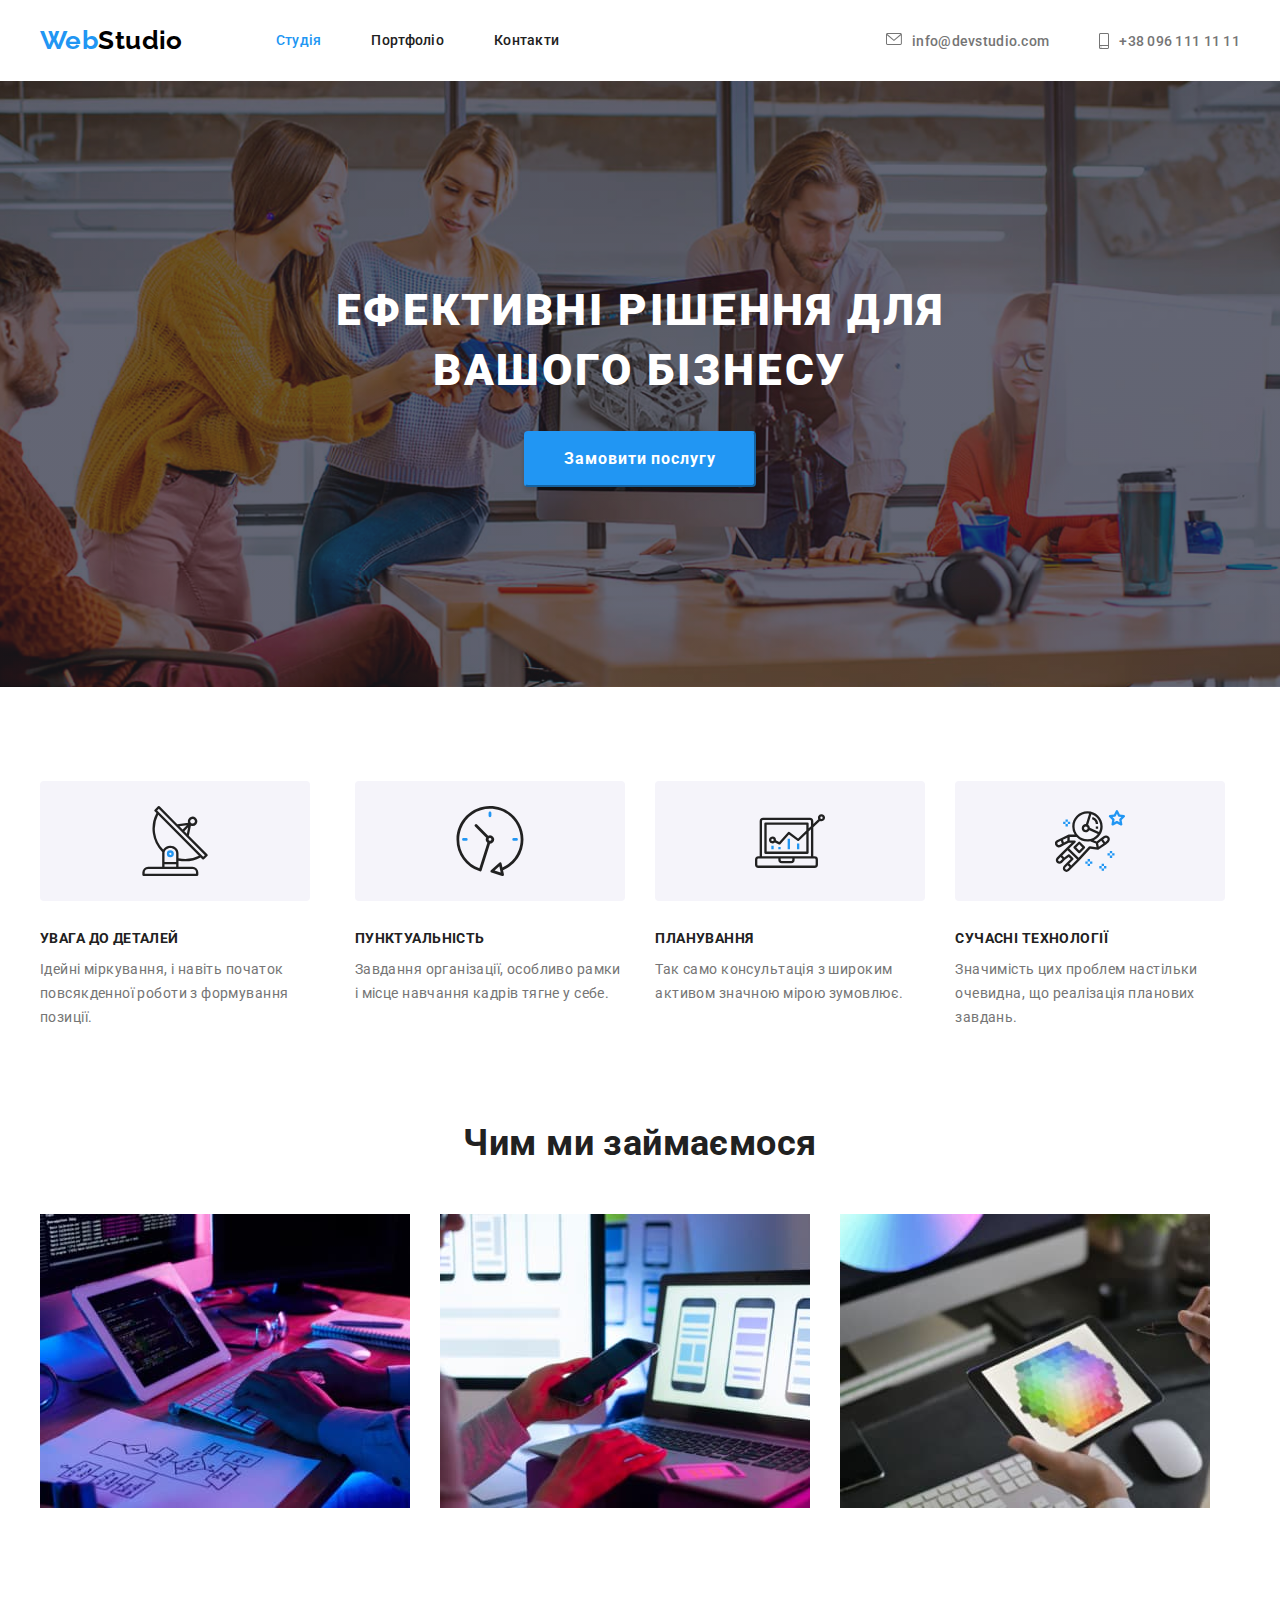
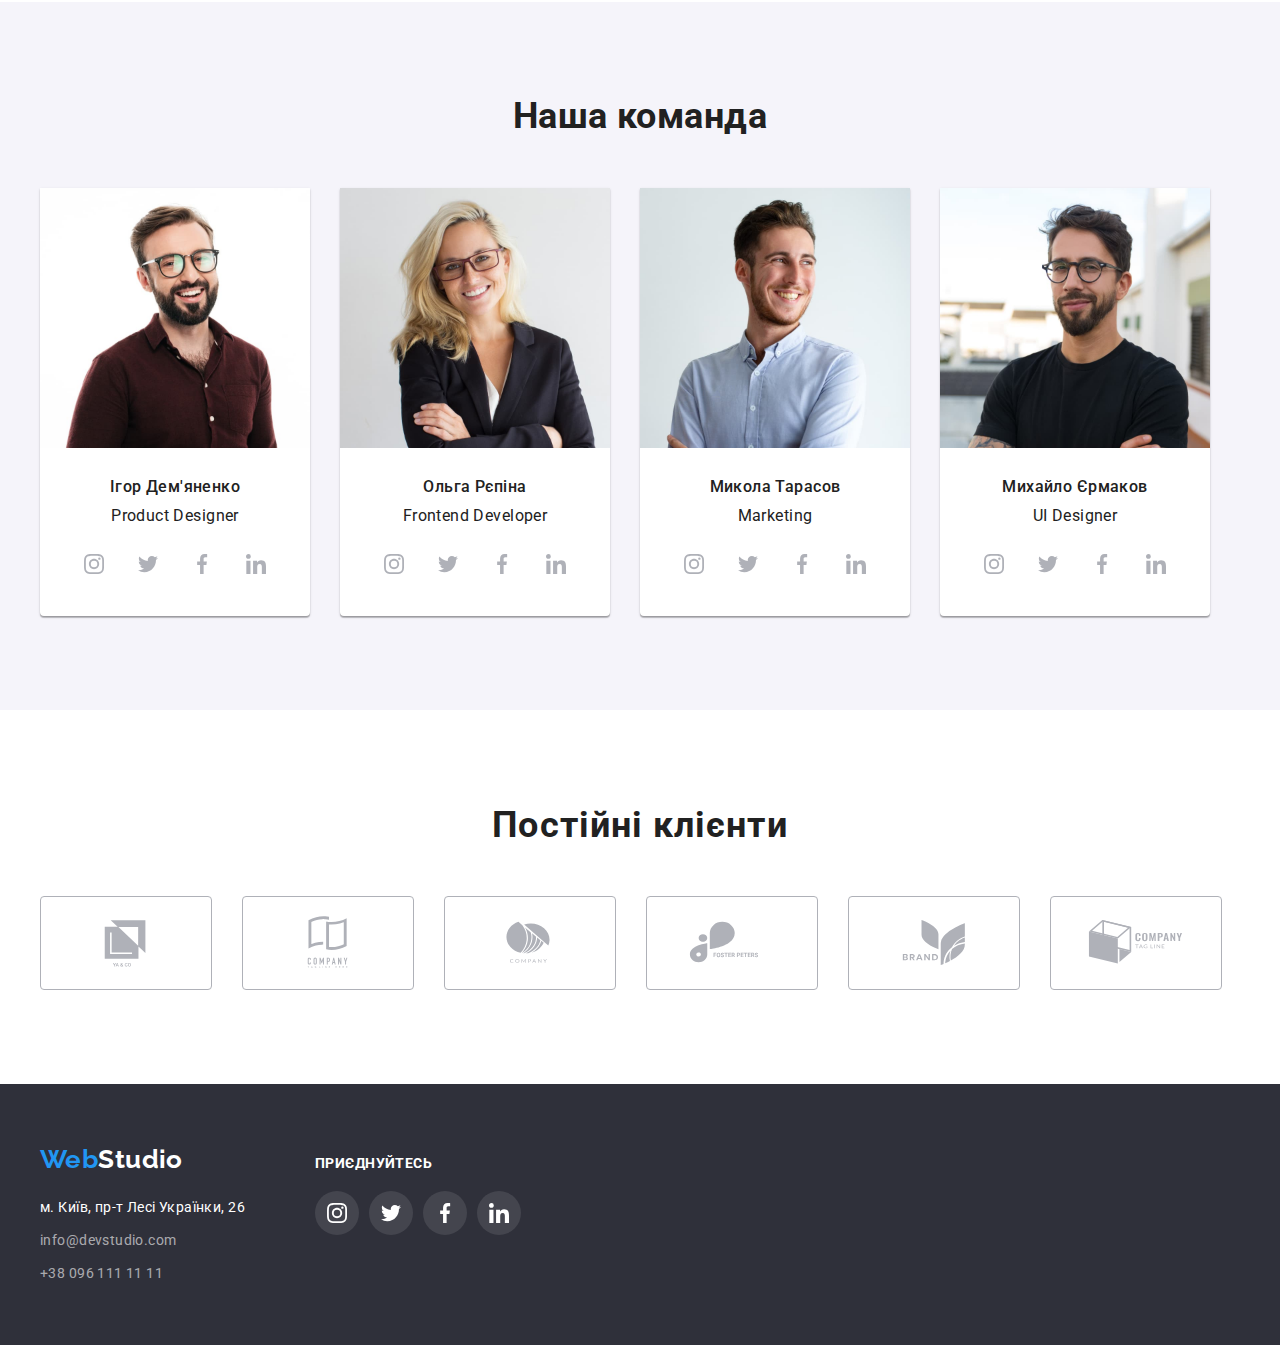
==== index.html @ c53a40cf "0" ====
<!DOCTYPE html>
<html lang="uk">
<head>
    <meta charset="UTF-8">
    <meta http-equiv="X-UA-Compatible" content="IE=edge">
    <meta name="viewport" content="width=device-width, initial-scale=1.0">
    <title>WebStudio</title>
    <link rel="preconnect" href="https://fonts.googleapis.com">
    <link rel="preconnect" href="https://fonts.gstatic.com" crossorigin>
    <link href="https://fonts.googleapis.com/css2?family=Raleway:wght@700&family=Roboto:wght@400;500;700;900&display=swap"
        rel="stylesheet">
    <link rel="stylesheet" href="https://cdn.jsdelivr.net/npm/modern-normalize@1.1.0/modern-normalize.min.css">
    <link rel="stylesheet" href="./css/styles.css">
  </head>

<body>
    <!-- Верх сторінки з активними елементами -->
    <header class="header"> 
        <div class="div-header-content container">
                <a href="#" class="logotipe link"> <span class="header-text-web">Web</span><span class="header-text-studio">Studio</span> </a>
            <nav class="header-nav">
                
                <ul class="header-list list">
                    <li><a href="#" class="header-item link active-link" > Студія </a></li>
                    <li><a href="./portfolio.html" class="header-item link" >Портфоліо</a></li>
                    <li><a href="" class="header-item link" >Контакти</a></li>
                </ul>
            </nav>
            <ul class="header-list-adress list">
                <li>
                    <a href="mailto:info@devstudio.com" class="header-list-adress link">
                    <svg class="icon-mail" width="16" height="12">
                        <use href="./images/icons.svg#icon-mail"></use>
                    </svg>
                    info@devstudio.com
                    </a>
                </li>
                <li><a href="tel:+380961111111" class="header-list-adress link"> 
                    <svg class="icon-tel" width="10" height="16">
                        <use href="./images/icons.svg#icon-tel"></use>
                    </svg>
                    +38 096 111 11 11</a></li>
            </ul>
        </div>
    </header>

    <main>
        <!-- Шапка -->
        
        <section class="cap">
            <div class="div-cap container">
                <h1 class="cap-title">Ефективні рішення для <br>
                    вашого бізнесу</h1>
                <button class="cap-button" type="button"> Замовити послугу</button>
            </div>
        </section>
        
        <!-- Особливості -->
        <section class="features">

            <div class="div-features container">
            
                <h2 class="features-h2">Особливості</h2>

                <ul class="features-list list">
                    <li class="features-list-item">
                        <div class="div-features-icon">
                        <svg class="icon-antenna" width="70" height="70">
                            <use href="./images/icons.svg#icon-antenna"></use>
                        </svg>
                        </div>
                        <h3>УВАГА ДО ДЕТАЛЕЙ</h3>
                        <p> Ідейні міркування, і навіть початок повсякденної роботи з формування позиції.</p></li>
                                        
                    <li class="features-list-item">
                        <div class="div-features-icon">
                            <svg class="icon-clock" width="70" height="70">
                                <use href="./images/icons.svg#icon-clock"></use>
                            </svg>
                        </div>
                        <h3>ПУНКТУАЛЬНІСТЬ</h3>
                        <p> Завдання організації, особливо рамки і місце навчання кадрів тягне у себе.</p></li>
                            
                    <li class="features-list-item">
                        <div class="div-features-icon">
                            <svg class="icon-diagram" width="70" height="70">
                                <use href="./images/icons.svg#icon-diagram"></use>
                            </svg>
                        </div>
                        <h3>ПЛАНУВАННЯ</h3>
                        <p>Так само консультація з широким активом значною мірою зумовлює.</p></li>
                            
                    <li class="features-list-item">
                        <div class="div-features-icon">
                            <svg class="icon-astronaut" width="70" height="70">
                                <use href="./images/icons.svg#icon-astronaut"></use>
                            </svg>
                        </div>
                        <h3>СУЧАСНІ ТЕХНОЛОГІЇ</h3>
                        <p>Значимість цих проблем настільки очевидна, що реалізація планових завдань.</p></li>
                </ul>
            </div>
            </section>

        <!-- Чим ми займаємося -->
        <section class="we-do">
            <div class="div-we-do container">
                <h2 class="we-do-h2">Чим ми займаємося</h2>
                
                <ul class="we-do-list list">
                    <li><img src="./images/box1.jpg" alt="box1" width="370" height="294"></li>
                    <li><img src="./images/box2.jpg" alt="box2" width="370" height="294"></li>
                    <li><img src="./images/box3.jpg" alt="box3" width="370" height="294"></li>
                </ul>    
            </div>
        </section>
        
        <!-- Наша команда -->
        <section class="our-team">
        
            <div class="div-our-team container">
                <h2 class="our-team-h2">Наша команда</h2>
                
                <ul class="our-team-list list"> 
                    <li class="our-team-item">
                        <img src="./images/ProductDesigner.jpg" alt="Ігор Дем'яненко" width="270" height="260">
                        <div class="our-team-info">
                            <h3>Ігор Дем'яненко</h3>
                            <p> Product Designer</p>
                            <ul class="our-team-icon-list list">
                                <li>
                                    <a href="#" class="our-team-icon link">
                                        <svg class="icon-instagram" width="20" height="20">
                                            <use href="./images/icons.svg#icon-instagram"></use>
                                        </svg>
                                    </a>
                                </li>
                                    
                                <li>
                                    <a href="#" class="our-team-icon link">
                                        <svg class="icon-twitter" width="20" height="20">
                                            <use href="./images/icons.svg#icon-twitter"></use>
                                        </svg>
                                    </a>
                                </li>
                                    
                                <li>
                                <a href="#" class="our-team-icon link">
                                        <svg class="icon-facebook" width="20" height="20">
                                            <use href="./images/icons.svg#icon-facebook"></use>
                                        </svg>
                                    </a>
                                </li>
                                
                                <li>
                                <a href="#" class="our-team-icon link">
                                        <svg class="icon-linkedin" width="20" height="20">
                                            <use href="./images/icons.svg#icon-linkedin"></use>
                                        </svg>
                                    </a>
                                </li>
                            </ul> 
                                
                            
                        </div>

                        </li>
                    <li class="our-team-item">
                        <img src="./images/FrontendDeveloper.jpg" alt="Ольга Рєпіна" width="270" height="260">
                        <div class="our-team-info">
                            <h3>Ольга Рєпіна</h3>
                            <p>Frontend Developer</p>
                            <ul class="our-team-icon-list list">
                                <li>
                                    <a href="#" class="our-team-icon link">
                                        <svg class="icon-instagram" width="20" height="20">
                                            <use href="./images/icons.svg#icon-instagram"></use>
                                        </svg>
                                    </a>
                                </li>
                            
                                <li>
                                    <a href="#" class="our-team-icon link">
                                        <svg class="icon-twitter" width="20" height="20">
                                            <use href="./images/icons.svg#icon-twitter"></use>
                                        </svg>
                                    </a>
                                </li>
                            
                                <li>
                                    <a href="#" class="our-team-icon link">
                                        <svg class="icon-facebook" width="20" height="20">
                                            <use href="./images/icons.svg#icon-facebook"></use>
                                        </svg>
                                    </a>
                                </li>
                            
                                <li>
                                    <a href="#" class="our-team-icon link">
                                        <svg class="icon-linkedin" width="20" height="20">
                                            <use href="./images/icons.svg#icon-linkedin"></use>
                                        </svg>
                                    </a>
                                </li>
                            </ul>
                            
                        </div>
                        </li>
                    <li class="our-team-item">
                        <img src="./images/Marketing.jpg" alt="Микола Тарасов" width="270" height="260">
                        <div class="our-team-info">
                            <h3>Микола Тарасов</h3>
                            <p> Marketing</p>
                            <ul class="our-team-icon-list list">
                                <li>
                                    <a href="#" class="our-team-icon link">
                                        <svg class="icon-instagram" width="20" height="20">
                                            <use href="./images/icons.svg#icon-instagram"></use>
                                        </svg>
                                    </a>
                                </li>
                            
                                <li>
                                    <a href="#" class="our-team-icon link">
                                        <svg class="icon-twitter" width="20" height="20">
                                            <use href="./images/icons.svg#icon-twitter"></use>
                                        </svg>
                                    </a>
                                </li>
                            
                                <li>
                                    <a href="#" class="our-team-icon link">
                                        <svg class="icon-facebook" width="20" height="20">
                                            <use href="./images/icons.svg#icon-facebook"></use>
                                        </svg>
                                    </a>
                                </li>
                            
                                <li>
                                    <a href="#" class="our-team-icon link">
                                        <svg class="icon-linkedin" width="20" height="20">
                                            <use href="./images/icons.svg#icon-linkedin"></use>
                                        </svg>
                                    </a>
                                </li>
                            </ul>
                        </div>
                    </li>
                        <li class="our-team-item">
                                           
                        <img src="./images/UIDesigner.jpg" alt="Михайло Єрмаков" width="270" height="260">
                        <div class="our-team-info">
                            <h3>Михайло Єрмаков</h3>
                            <p>UI Designer</p>
                            <ul class="our-team-icon-list list">
                                <li>
                                    <a href="#" class="our-team-icon link">
                                        <svg class="icon-instagram" width="20" height="20">
                                            <use href="./images/icons.svg#icon-instagram"></use>
                                        </svg>
                                    </a>
                                </li>
                            
                                <li>
                                    <a href="#" class="our-team-icon link">
                                        <svg class="icon-twitter" width="20" height="20">
                                            <use href="./images/icons.svg#icon-twitter"></use>
                                        </svg>
                                    </a>
                                </li>
                            
                                <li>
                                    <a href="#" class="our-team-icon link">
                                        <svg class="icon-facebook" width="20" height="20">
                                            <use href="./images/icons.svg#icon-facebook"></use>
                                        </svg>
                                    </a>
                                </li>
                            
                                <li>
                                    <a href="#" class="our-team-icon link">
                                        <svg class="icon-linkedin" width="20" height="20">
                                            <use href="./images/icons.svg#icon-linkedin"></use>
                                        </svg>
                                    </a>
                                </li>
                            </ul>
                        </div>

                        </li>
                        
                        
                </ul>
            </div>
        </section>

        <!-- Regular customers Постійні клієнти -->

        <section class="regular-customers">
        
            <div class="div-regular-customers container">
                
                <h2 class="regular-customers-h2">Постійні клієнти</h2>
                
                <ul class="regular-customers-list list">
                    <li>
                        <a class="regular-customers-icon" href="">
                                                            
                                <svg class="icon-logo" width="106" height="60">
                                    <use href="./images/icons.svg#icon-logo"></use>
                                </svg>
                                
                        </a></li>
                    <li>
                        <a class="regular-customers-icon" href="">
                            
                            
                                <svg class="icon-logo-1" width="106" height="60">
                                    <use href="./images/icons.svg#icon-logo-1"></use>
                                </svg>
                            
                        </a></li>
                    <li>
                        <a class="regular-customers-icon" href="">
                            
                                <svg class="icon-logo-2" width="106" height="60">
                                    <use href="./images/icons.svg#icon-logo-2"></use>
                                </svg>
                            
                        </a></li>
                    <li>
                        <a class="regular-customers-icon" href="">
                            
                                <svg class="icon-logo-3" width="106" height="60">
                                    <use href="./images/icons.svg#icon-logo-3"></use>
                                </svg>
                            
                        </a></li>
                    <li>
                        <a class="regular-customers-icon" href="">
                            
                                <svg class="icon-logo-4" width="106" height="60">
                                    <use href="./images/icons.svg#icon-logo-4"></use>
                                </svg>
                            
                        </a></li>
                    <li>
                        <a class="regular-customers-icon" href="">
                            
                                <svg class="icon-logo-5" width="106" height="60">
                                    <use href="./images/icons.svg#icon-logo-5"></use>
                                </svg>
                            
                        </a></li>
                </ul>
                
                
        
                
        
        
                
            </div>
        </section>
    </main>

    <footer class="footer">

        <div class="div-footer container">
                <div class="footer-left">
                <a class="footer-logotipe link" href="#"><span class="footer-text-web">Web</span><span class="footer-text-studio">Studio</span></a>
                <address class="footer-adress">
                    <ul class="footer-adres-list list">
                        <li><a class="footer-adres-item link" href="https://goo.gl/maps/Fz6GeaeqfLtcT4g48" target="_blank" rel="noopener norefferer nofollov">м. Київ, пр-т Лесі Українки, 26</a></li>
                        <li><a class="footer-item link" href="mailto:info@devstudio.com">info@devstudio.com</a></li>
                        <li><a class="footer-item link"href="tel:+380961111111">+38 096 111 11 11</a></li>
                    </ul>
                </address>
                </div>
                <div class="footer-right">
                    <p class="footer-p">
                        приєднуйтесь
                    </p>
                    <div class="div-footer-icon">
                        <a href=# class="footer-icon link">
                            <svg class="icon-instagram" width="20" height="20">
                                <use href="./images/icons.svg#icon-instagram"></use>
                            </svg>
                        </a>
                        <a href=# class="footer-icon link">
                            <svg class="icon-twitter" width="20" height="20">
                                <use href="./images/icons.svg#icon-twitter"></use>
                            </svg>
                        </a>
                        <a href=# class="footer-icon link">
                            <svg class="icon-facebook" width="20" height="20">
                                <use href="./images/icons.svg#icon-facebook"></use>
                            </svg>
                        </a>
                        <a href=# class="footer-icon link">
                            <svg class="icon-linkedin" width="20" height="20">
                                <use href="./images/icons.svg#icon-linkedin"></use>
                            </svg>
                        </a>
                    </div>
                </div>
        </div>
    </footer>
</body>
</html>
---- css/styles.css ----
/* general styses */

/* html {box-sizing: border-box;} */

*,
*::before,
*::after
{box-sizing: inherit;}



:root {
    --second-font: 'Raleway', sans-serif;
    --color-body: #212121;
    --color-body-second: #757575;
    --accent-color: #2196F3;
}

body {
    font-family: 'Roboto', sans-serif;
    font-size: 14px;
    letter-spacing: 0.03em;
    color: var(--color-body);
    /* outline: 2px solid tomato; */
}

/* Reset */

h1,h2,h3,h4,h5,h6,p {margin: 0;}


.link { 
text-decoration: none; 
color: var(--color-body);
}


.list {
    list-style: none;
    margin: 0px;
    padding: 0px;
}

img {display: block;}

/* Reset end  */

.container {width: 1200px;
    padding-left: 15px;
    padding-right: 15px;
    margin-left: auto;
    margin-right: auto;}

section {
    padding-top: 94px;
    padding-bottom: 94px;
}

/* body styles */
/* header styses */

.header {
    padding-top: 25px;
    padding-bottom: 25px;
}

.div-header-content {
    display: flex;
    
    align-items: center;
   
}

.logotipe {
    display: flex;
    margin-right: 93px;
    
    font-family: var(--second-font);
    font-weight: 700;
    font-size: 26px;
    line-height: calc(31/26);
    
    
    }

.header-nav {
    display: flex;
    
    align-items: center;
}

.header-list {
    display: flex;
    
    
    font-weight: 500;
    line-height: 1.14;
    letter-spacing: 0.02em;
    color: var(--color-body);
        
        }

.header-list >li:not(:last-child) {margin-right: 50px;}

.header-text-web {color: #2196F3;}
.header-text-studio {color: #000000;}

.header-item:hover, .header-item:focus, .header-item:active {color: #2196F3;}

.header-list-adress  {
    display: flex;
    margin-left: auto;

    color: var(--color-body-second);
    font-weight: 500;
    font-size: 14px;
    line-height: calc(16/14);
    letter-spacing: 0.02em;
    
    }

.header-list-adress >li:not(:last-child) {margin-right: 50px;}

.header-list-adress:hover, .header-list-adress:focus, .header-list-adress:active {color: #2196F3;}

.active-link {color: #2196F3;}

.icon-mail {
    display: flex;
    margin-right: 10px;
    fill: currentColor;
    align-items: center;
    justify-content: center;
    
}
.icon-mail:hover,.icon-mail:focus,.icon-mail:active {color: #2196F3;}

.icon-tel {
    display: flex;
    margin-right: 10px;
    fill: currentColor;
    align-items: center;
    justify-content: center;

}

.icon-tel:hover,.icon-tel:focus,.icon-tel:active {color: #2196F3;}

/* main styles */

.cap {
    background: #C4C4C4;
    background-image: linear-gradient(rgba(47, 48, 58, 0.4), rgba(47, 48, 58, 0.4)), url(../images/Bg-hero.png);
    background-repeat: no-repeat;
    background-position: center;
    background-size: cover;
    padding-top: 200px;
    padding-bottom: 200px;
    margin-left: auto;
    margin-right: auto;
    max-width: 1600px;
    
}

.div-cap {
        
    margin-left: auto;
    margin-right: auto;
   

    text-align: center;
}

.cap-title {
    display: inline-block;
    margin-bottom: 30px;
    
    
    font-weight: 900;
    font-size: 44px;
    line-height: 1.36;
    letter-spacing: 0.06em;
    text-transform: uppercase;
    color: #FFFFFF;
    
    
    }

.cap-button {
    display: flex;
    width: 216px;
    height: 50px;
    align-items: center;
    justify-content:center;
    margin-right: auto;
    margin-left: auto;

    font-weight: 700;
    font-size: 16px;
    line-height: 1.87;
    
    letter-spacing: 0.06em;
    font-family: inherit;
    color: #FFFFFF;
    background: #2196F3;
    box-shadow: 0px 4px 4px rgba(0, 0, 0, 0.15);
    border-radius: 4px;
    border-color: #2196F4;
    cursor: pointer;
    }

.cap-button:hover, .cap-button:focus, .cap-button:active {background: #188CE8;}
/* styles features */

.div-features {
    
    
   
}

.features-list {
    display: flex;
    gap: 30px;
    justify-content:center;
}

.features-list-item {
    flex-basis: calc((100%-90px)/4);
}
    
    
    .features-list h3{
    margin-top: 0px;
    margin-bottom: 10px;
    
    font-weight: 700;
    line-height: 1.14;
    font-size: 14px;
    text-transform: uppercase;}

.features-list p {font-family: 'Roboto';
    font-style: normal;
    font-weight: 400;
    line-height: 24px;
   
    color: var(--color-body-second);}

.div-features-icon {
    display: flex;  
    margin-bottom: 30px;
    width: 270px;
    height: 120px;
    align-items: center;
    justify-content: center;
    
    background: #F5F4FA;
    border-radius: 4px;
    
}

.icon-antenna {
    display: flex;
    
    fill: currentColor;
   }

.icon-clock{
        display: flex;

        fill: currentColor;
    }

.icon-diagram{
        display: flex;

        fill: currentColor;
    }




/* styles we-do */

.we-do {padding-top: 0;}

.div-we-do {
    
    
}

.we-do-h2 {
    font-weight: 700;
    font-size: 36px;
    line-height: 1.16;
    text-align: center;
    margin-bottom: 50px;
}

.we-do-list {
    display: flex;

}

.we-do-list > li:not(:last-child) {margin-right: 30px;}

/* styses Our-team */

.our-team {
    background: #F5F4FA;
    max-width: 1600px;
    /* height: 708px; */
    margin-right: auto;
    margin-left: auto;
}

.div-our-team {
   
    
}

.our-team-list {
    display: flex;
}

.our-team-list >li:not(:last-child) {
    margin-right: 30px;
}

.our-team-item {
    background: #FFFFFF;
    box-shadow: 0px 1px 3px rgba(0, 0, 0, 0.12), 0px 1px 1px rgba(0, 0, 0, 0.14), 0px 2px 1px rgba(0, 0, 0, 0.2);
    border-radius: 0px 0px 4px 4px;
}

.our-team-info {
    padding-top: 30px;
    padding-bottom: 30px;
    padding-left: auto;
    padding-right: auto;;
    
}

.our-team-h2 {
    margin-bottom: 50px;
    font-weight: 700;
    font-size: 36px;
    line-height: 1.16;
    text-align: center;
    }

.our-team h3 {
    margin-bottom: 10px;
    font-weight: 500;
    font-size: 16px;
    line-height: 1.18;
    text-align: center;
    }

.our-team p {
    font-size: 16px;
    line-height: 1.18;
    text-align: center;
    }

.our-team-icon-list {
    display: flex;
    justify-content: center;
    gap: 10px;
    margin-top: 16px;
}

.our-team-icon {
    width: 44px;
    height: 44px;
    
    display: flex;
    justify-content: center;
    align-items: center;
    color: #AFB1B8;
    border-radius: 50%; 
}

.icon-instagram, .icon-twitter, .icon-facebook, .icon-linkedin{
    fill: currentColor;
    }

.our-team-icon:hover, .our-team-icon:focus, .our-team-icon:active {background: #2196F3}
.our-team-icon:hover,.our-team-icon:focus,.our-team-icon:active {color: #FFFFFF;}

/* Regular customers Постійні клієнти */


.regular-customers-list {
    display: flex;
    gap: 30px;

}

.regular-customers-icon {
    display: flex;
    justify-content: center;
    align-items: center;
    width: 170px;
    height: 92px;
    
    color: #AFB1B8;
    border: 1px solid #AFB1B8;
    border-radius: 4px;
}

.icon-logo, .icon-logo-1, .icon-logo-2, .icon-logo-3, .icon-logo-4, .icon-logo-5 {
    fill: currentColor;
}

.regular-customers-icon:hover,.regular-customers-icon:focus,.regular-customers-icon:active {border-color: #2196F3; color: #2196F3;}


.regular-customers-h2 {
    margin-bottom: 50px;    
    
    font-weight: 700;
        font-size: 36px;
        line-height: 42px;
        text-align: center;
        letter-spacing: 0.03em;
        color: #212121;
}




/* styles footer */

.footer {
    background: #2F303A;
    padding-top: 60px;
    padding-bottom: 60px;
    max-width: 1600px;
    margin-right: auto;
    margin-left: auto;
}

.div-footer{
    display: flex;
    gap: 70px;
    align-items: baseline;
}

.footer-p {
     margin-bottom: 20px;
    
    font-weight: 700;
        font-size: 14px;
        line-height: calc(16/14);
        letter-spacing: 0.03em;
        text-transform: uppercase;
    
        color: #FFFFFF;
}

.footer-text-web {
    color: #2196F3;}

.footer-text-studio {
    color: #FFFFFF;}

.footer-logotipe {
    display: inline-block;
    margin-bottom: 20px;
    
    font-family: var(--second-font);
    font-weight: 700;
    font-size: 26px;
    line-height: 1.19;
    
    color: #2196F3;}

.footer-adress {font-style: normal;}

.footer-adres-list >li:not(:last-child) {
    padding-bottom: 9px;
}

.footer-adres-item {
        font-size: 14px;
        line-height: calc(24/14);
        letter-spacing: 0.03em;
        color: #FFFFFF;}

.footer-item {
        font-size: 14px;
        line-height: 24px;
        letter-spacing: 0.03em;
        color: rgba(255, 255, 255, 0.6);}

.footer-item:hover, .footer-item:focus, .footer-item:active {color: #2196F3;}
.footer-adres-item:hover, .footer-adres-item:focus, .footer-adres-item:active {color: #2196F3;}
    
.div-footer-icon {
    display: flex;
    justify-content: center;
    gap: 10px;
    margin-top: 20px;
    
}

.footer-icon {
    width: 44px;
    height: 44px;

    display: flex;
    justify-content: center;
    align-items: center;
    color: #FFFFFF;
    background: rgba(255, 255, 255, 0.1);
    border-radius: 50%;
}

.footer-icon:hover,.footer-icon:focus,.footer-icon:active {background: #2196F3;}

/* STYSES FOR PORTFOLIO.HTML*/

    /* main styles */

    .visually-hidden, .features-h2 {
        position: absolute;
            width: 1px;
            height: 1px;
            margin: -1px;
            border: 0;
            padding: 0;
        
            white-space: nowrap;
            clip-path: inset(100%);
            clip: rect(0 0 0 0);
            overflow: hidden;
    }

.header-portfolio {
    border: 1px solid #ECECEC;
}

.div-portfolio {
    
}

.filters-list {
    display: flex;
    justify-content: center;
    margin-bottom: 34px;
}

.filters-list >li:not(:last-child) {margin-right: 8px;}

.button-all {
    padding-top: 6px;
    padding-bottom: 6px;
    padding-right: 25px;
    padding-left: 25px;
    border: none;
    
    background: #F5F4FA;
    
    border-radius: 4px;
        font-weight: 500;
        font-size: 16px;
        line-height: 1.5;
        text-align: center;
        font-family:inherit;
        cursor: pointer;}

.filters-button {
    padding-top: 6px;
    padding-bottom: 6px;
    padding-right: 22px;
    padding-left: 22px;
    border: none;

    background: #F5F4FA;
    border-radius: 4px;
    font-weight: 500;
    font-size: 16px;
    line-height: 26px;
    text-align: center;
    
    font-family: inherit;
    cursor: pointer;}

    .button-all:hover, .button-all:focus, .button-all:active {background: #2196F3; color: #F5F4FA; 
        box-shadow: 0px 3px 1px rgba(0, 0, 0, 0.1), 0px 1px 2px rgba(0, 0, 0, 0.08), 0px 2px 2px rgba(0, 0, 0, 0.12);}
    .filters-button:hover, .filters-button:focus, .filters-button:active {background: #2196F3; color: #F5F4FA; 
        box-shadow: 0px 3px 1px rgba(0, 0, 0, 0.1), 0px 1px 2px rgba(0, 0, 0, 0.08), 0px 2px 2px rgba(0, 0, 0, 0.12);}

    /* styles portfolio list */

.portfolio-list {
    display: flex;
    flex-wrap: wrap;
    gap: 30px;
}

.portfolio-list >a:not(:last-child) {margin-right: 30px; margin-bottom: 30px;}

.portfolio-info {
    padding-top: 20px;
    padding-right: 24px;
    padding-bottom: 20px;
    padding-left: 24px;
    
    
    border-right: 1px solid #EEEEEE;
    border-bottom: 1px solid #EEEEEE;
    border-left: 1px solid #EEEEEE;
}

.portfolio-list h2 {
    margin-bottom: 4px;
        font-weight: 700;
        font-size: 18px;
        line-height: 2.0;
        letter-spacing: 0.06em;
        color: var(--color-body);
}

.portfolio-list p {
        font-size: 16px;
        line-height: 1.87;
        color: var(--color-body-second);
}

.portfolio-link:hover {
    box-shadow: 0px 1px 1px rgba(0, 0, 0, 0.12), 0px 4px 4px rgba(0, 0, 0, 0.06), 1px 4px 6px rgba(0, 0, 0, 0.16);
}
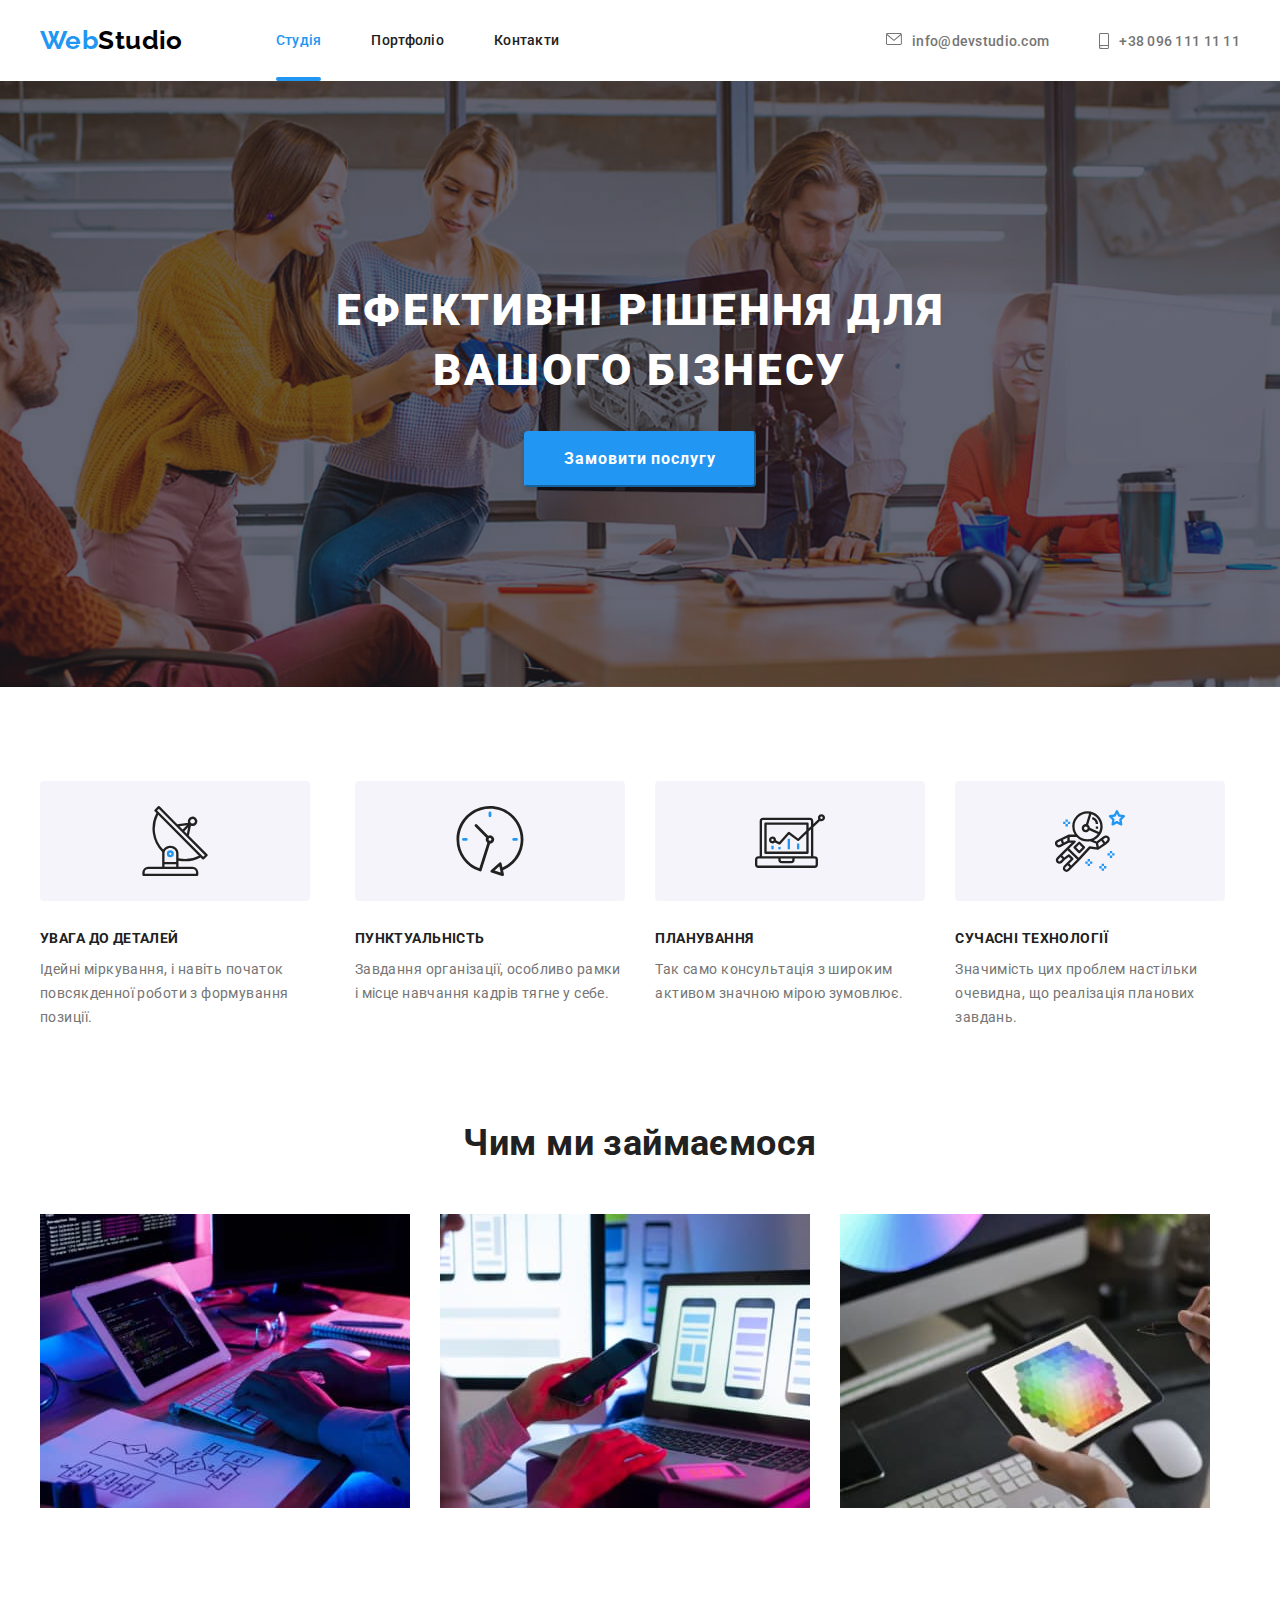
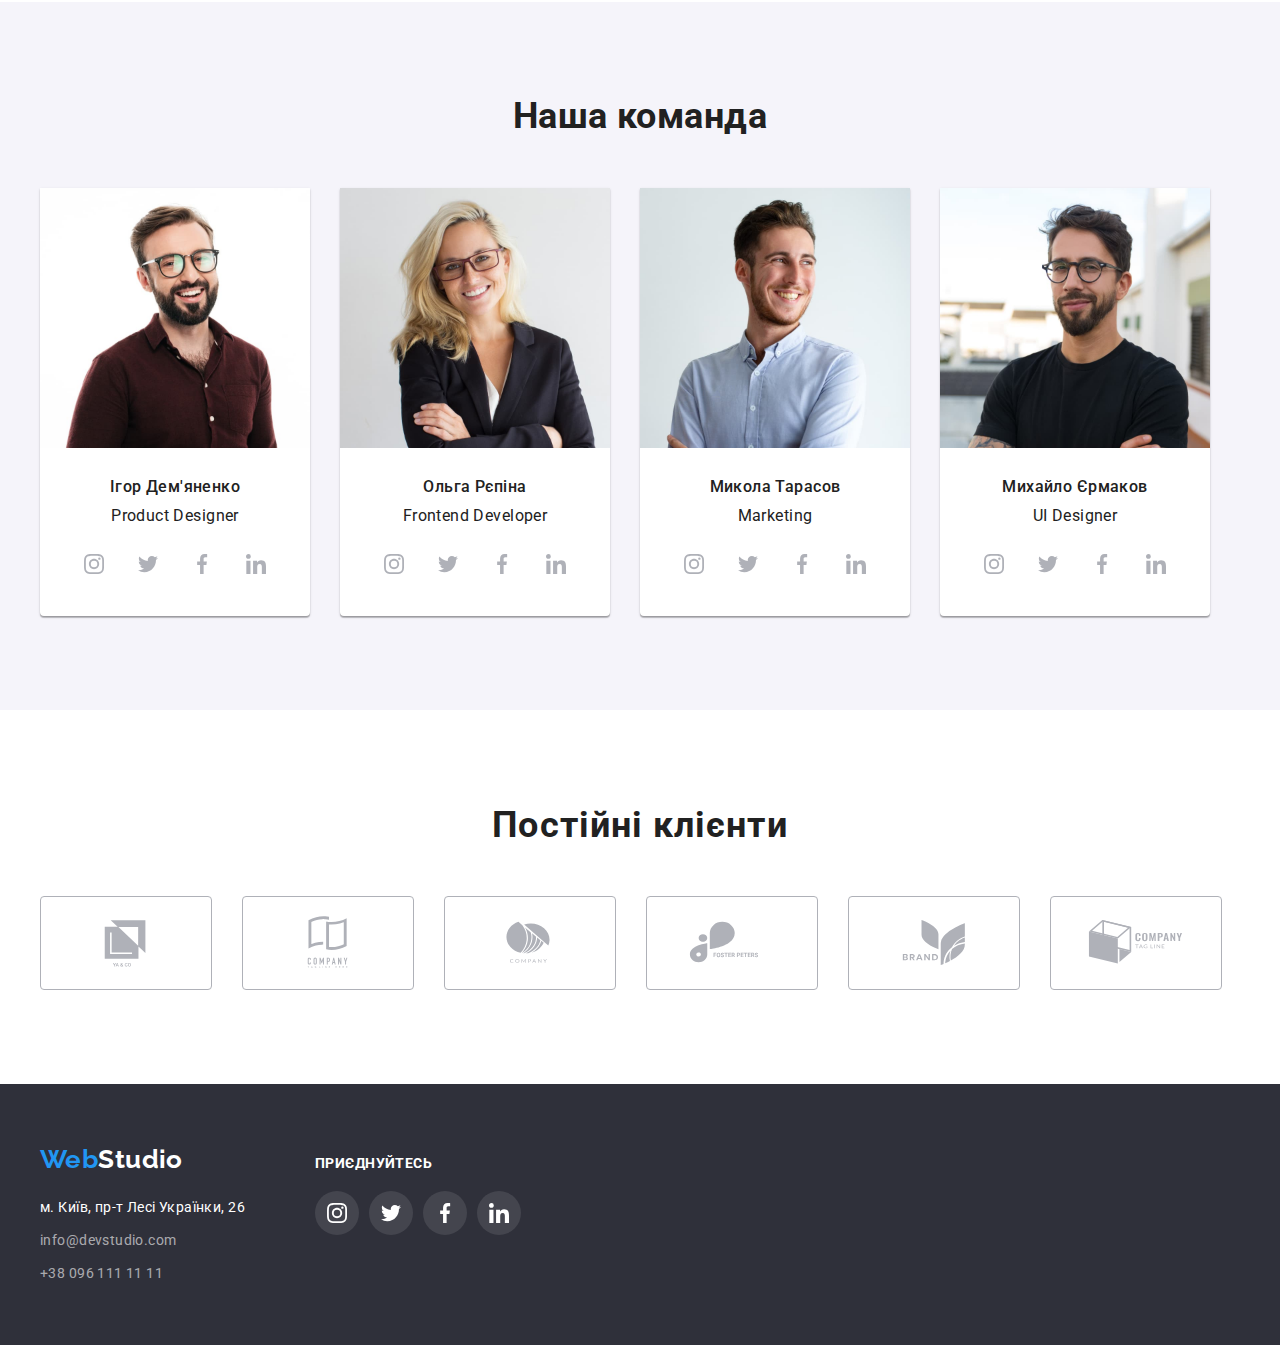
==== commit db886730: "Хедер - елементи афтер" ====
--- a/index.html
+++ b/index.html
@@ -21,9 +21,9 @@
             <nav class="header-nav">
                 
                 <ul class="header-list list">
-                    <li><a href="#" class="header-item link active-link" > Студія </a></li>
-                    <li><a href="./portfolio.html" class="header-item link" >Портфоліо</a></li>
-                    <li><a href="" class="header-item link" >Контакти</a></li>
+                    <li class="header-item-after"><a href="#" class="header-item link active-link" > Студія </a></li>
+                    <li class="header-item-after"><a href="./portfolio.html" class="header-item link" >Портфоліо</a></li>
+                    <li class="header-item-after"><a href="" class="header-item link" >Контакти</a></li>
                 </ul>
             </nav>
             <ul class="header-list-adress list">
--- a/css/styles.css
+++ b/css/styles.css
@@ -105,7 +105,14 @@
 .header-text-web {color: #2196F3;}
 .header-text-studio {color: #000000;}
 
-.header-item:hover, .header-item:focus, .header-item:active {color: #2196F3;}
+.header-item:hover, .header-item:focus {color: #2196F3; transition: cubic-bezier(0.4, 0, 0.2, 1);}
+
+
+.header-item-after {
+    position: relative;
+    
+}
+
 
 .header-list-adress  {
     display: flex;
@@ -124,6 +131,19 @@
 .header-list-adress:hover, .header-list-adress:focus, .header-list-adress:active {color: #2196F3;}
 
 .active-link {color: #2196F3;}
+
+.active-link::after {
+    display: inline-block;
+    content: "";
+    position: absolute;
+    top: 44px;
+    left: 0%;
+    width: 100%;
+    height: 4px;
+    opacity: 1;
+    background: #2196F3;
+    border-radius: 2px;
+    }
 
 .icon-mail {
     display: flex;
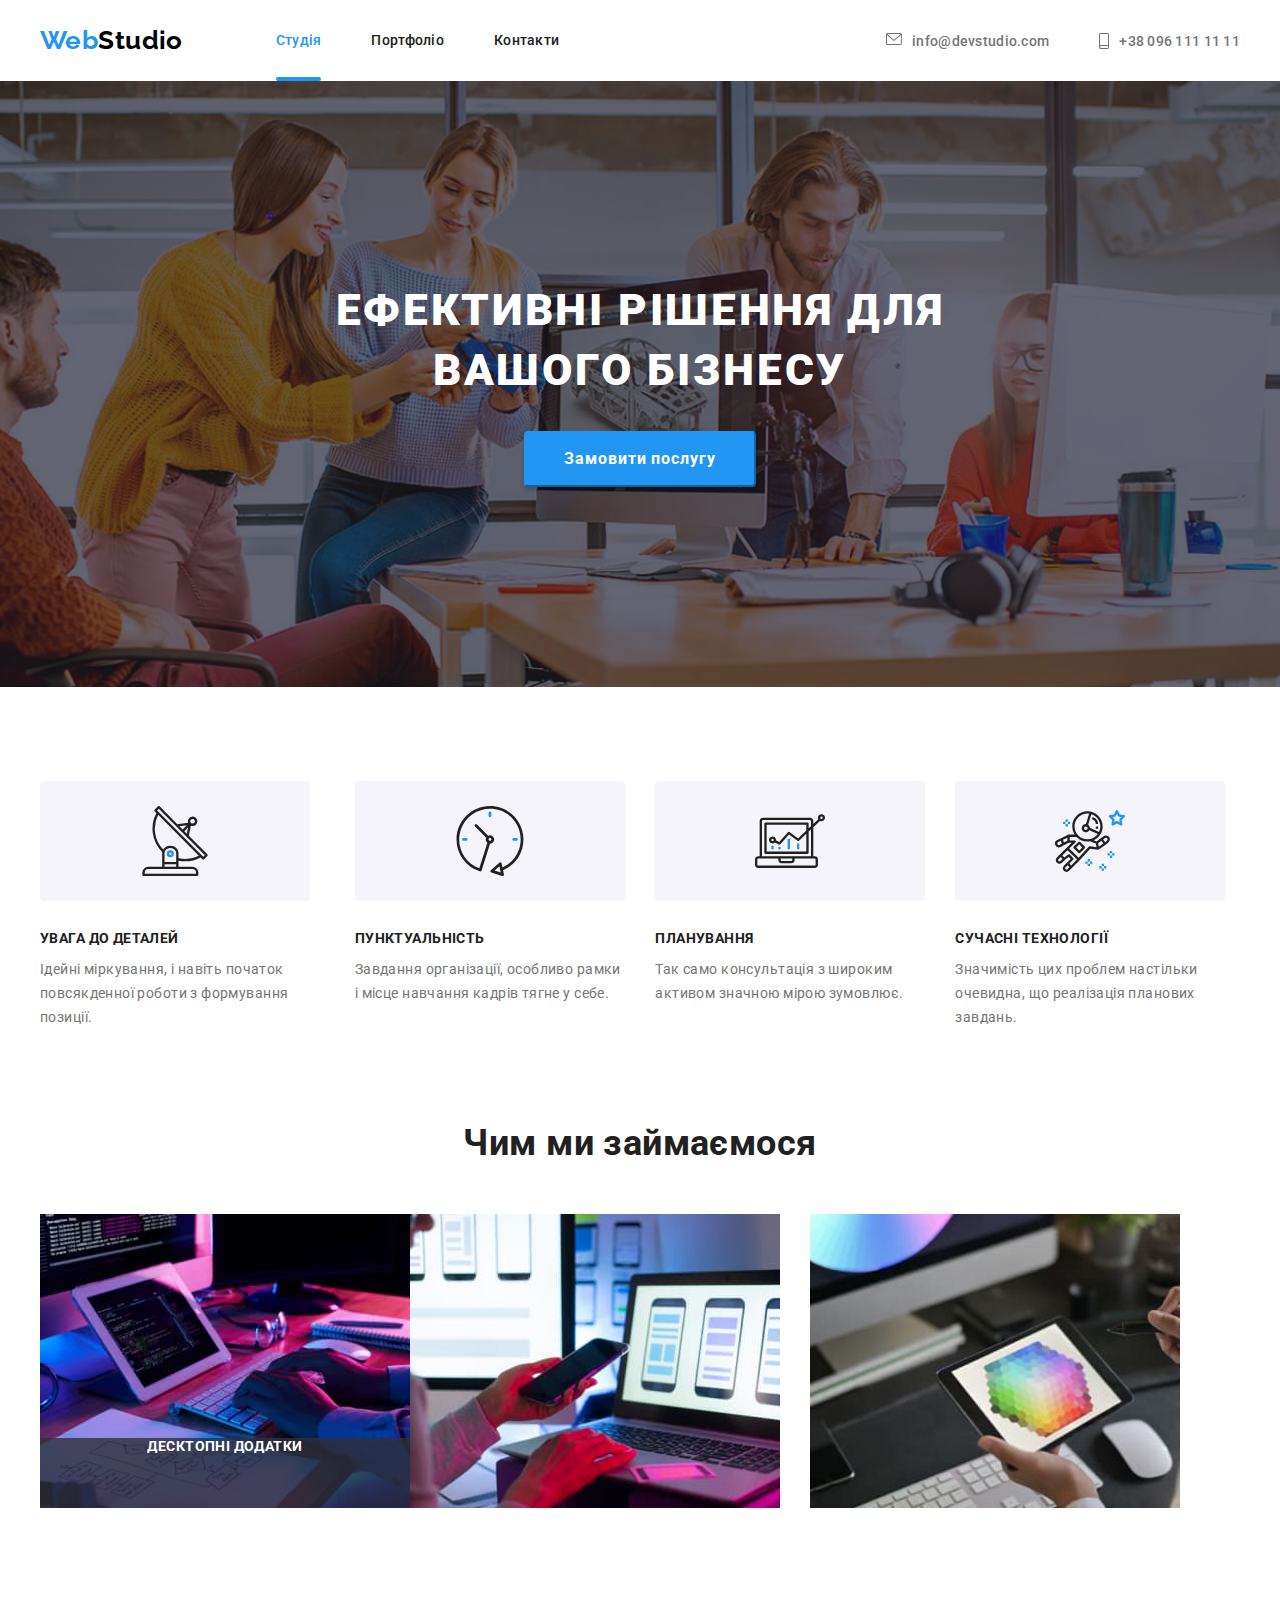
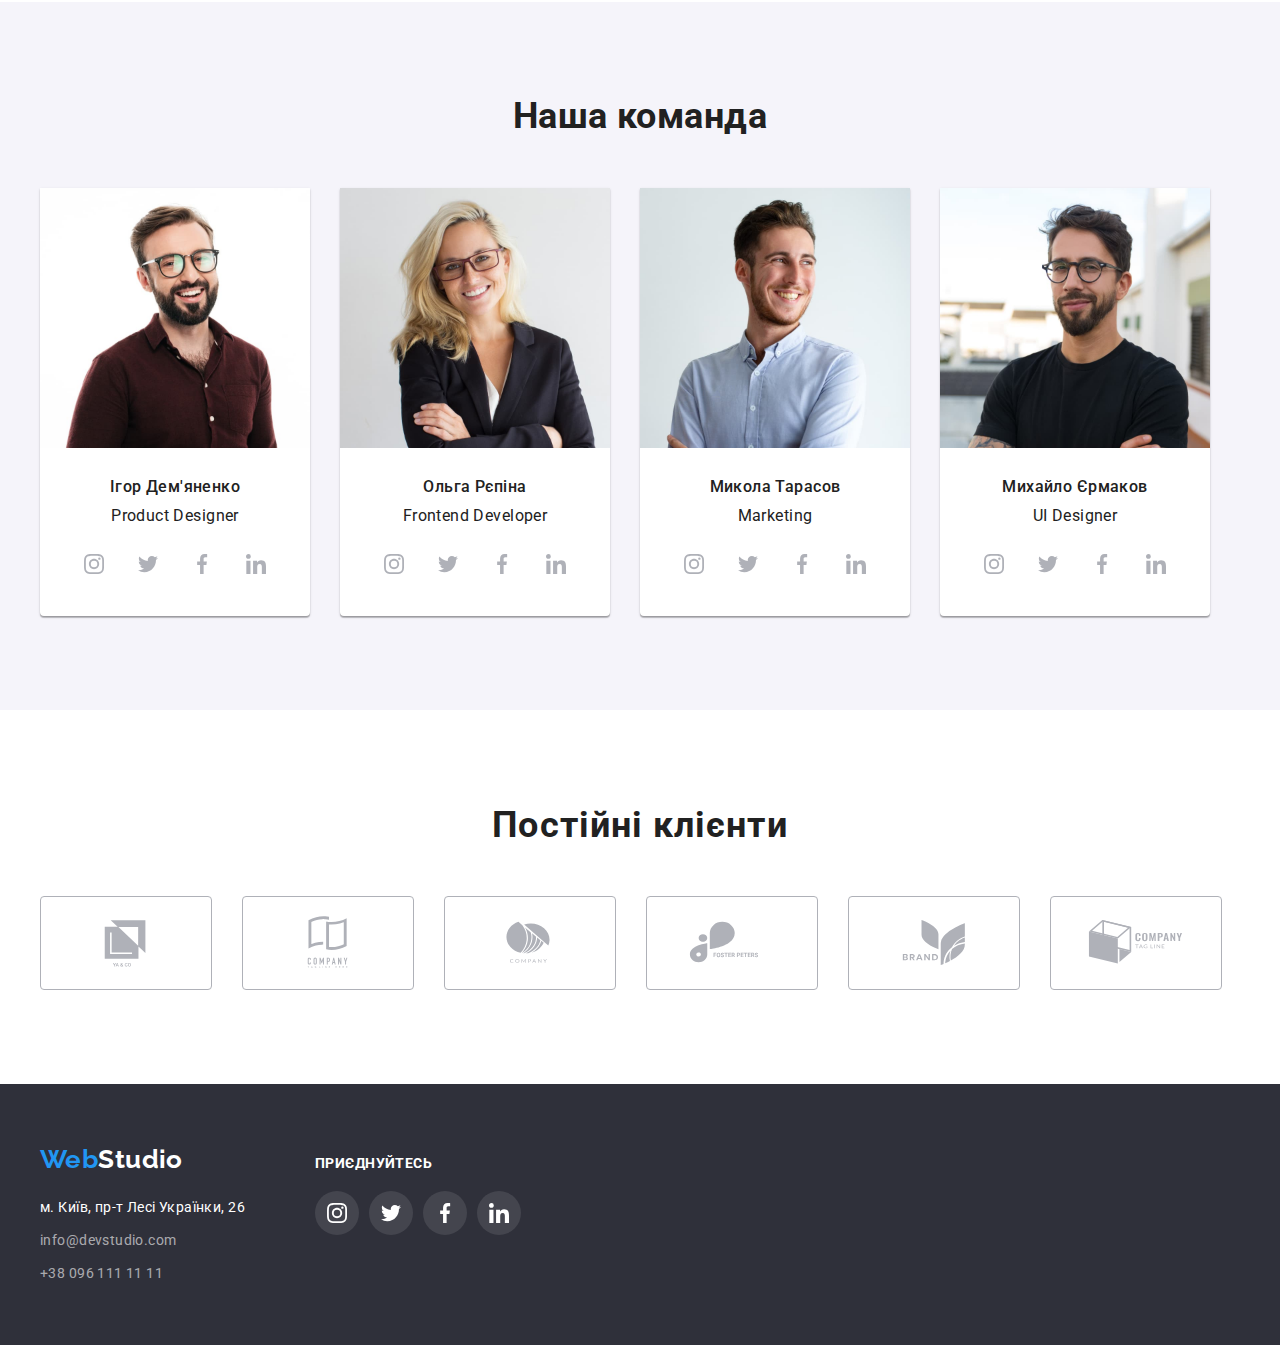
==== commit 7ca441b9: "3" ====
--- a/index.html
+++ b/index.html
@@ -108,7 +108,13 @@
                 <h2 class="we-do-h2">Чим ми займаємося</h2>
                 
                 <ul class="we-do-list list">
-                    <li><img src="./images/box1.jpg" alt="box1" width="370" height="294"></li>
+                    <div class="we-do-img">
+                    <li ><img src="./images/box1.jpg" alt="box1" width="370" height="294">
+                    <p class="we-do-p">
+                        Десктопні додатки
+                    </p>
+                    </li>
+                    </div>
                     <li><img src="./images/box2.jpg" alt="box2" width="370" height="294"></li>
                     <li><img src="./images/box3.jpg" alt="box3" width="370" height="294"></li>
                 </ul>    
--- a/css/styles.css
+++ b/css/styles.css
@@ -153,7 +153,7 @@
     justify-content: center;
     
 }
-.icon-mail:hover,.icon-mail:focus,.icon-mail:active {color: #2196F3;}
+.icon-mail:hover,.icon-mail:focus,.icon-mail:active {color: #2196F3; transition: cubic-bezier(0.4, 0, 0.2, 1);}
 
 .icon-tel {
     display: flex;
@@ -229,7 +229,7 @@
     cursor: pointer;
     }
 
-.cap-button:hover, .cap-button:focus, .cap-button:active {background: #188CE8;}
+.cap-button:hover, .cap-button:focus, .cap-button:active {background: #188CE8; transition: cubic-bezier(0.4, 0, 0.2, 1);}
 /* styles features */
 
 .div-features {
@@ -323,6 +323,28 @@
 
 .we-do-list > li:not(:last-child) {margin-right: 30px;}
 
+.we-do-img {
+    position: relative;
+}
+
+.we-do-p {
+    position: absolute;
+    display: inline-block;
+    left: 0;
+    bottom: 0;
+    width: 100%;
+    height: 70px;
+    background: rgba(47, 48, 58, 0.8);
+    font-weight: 700;
+    font-size: 14px;
+    line-height: calc(16/14);
+    text-align: center;
+    letter-spacing: 0.03em;
+    text-transform: uppercase;
+    color: #FFFFFF;
+    
+}
+
 /* styses Our-team */
 
 .our-team {
@@ -404,8 +426,8 @@
     fill: currentColor;
     }
 
-.our-team-icon:hover, .our-team-icon:focus, .our-team-icon:active {background: #2196F3}
-.our-team-icon:hover,.our-team-icon:focus,.our-team-icon:active {color: #FFFFFF;}
+.our-team-icon:hover, .our-team-icon:focus, .our-team-icon:active {background: #2196F3; transition: cubic-bezier(0.4, 0, 0.2, 1);}
+.our-team-icon:hover,.our-team-icon:focus,.our-team-icon:active {color: #FFFFFF; transition: cubic-bezier(0.4, 0, 0.2, 1);}
 
 /* Regular customers Постійні клієнти */
 
@@ -432,7 +454,7 @@
     fill: currentColor;
 }
 
-.regular-customers-icon:hover,.regular-customers-icon:focus,.regular-customers-icon:active {border-color: #2196F3; color: #2196F3;}
+.regular-customers-icon:hover,.regular-customers-icon:focus,.regular-customers-icon:active {border-color: #2196F3; color: #2196F3; transition: cubic-bezier(0.4, 0, 0.2, 1);}
 
 
 .regular-customers-h2 {
@@ -513,8 +535,8 @@
         letter-spacing: 0.03em;
         color: rgba(255, 255, 255, 0.6);}
 
-.footer-item:hover, .footer-item:focus, .footer-item:active {color: #2196F3;}
-.footer-adres-item:hover, .footer-adres-item:focus, .footer-adres-item:active {color: #2196F3;}
+.footer-item:hover, .footer-item:focus, .footer-item:active {color: #2196F3; transition: cubic-bezier(0.4, 0, 0.2, 1);}
+.footer-adres-item:hover, .footer-adres-item:focus, .footer-adres-item:active {color: #2196F3; transition: cubic-bezier(0.4, 0, 0.2, 1);}
     
 .div-footer-icon {
     display: flex;
@@ -536,7 +558,7 @@
     border-radius: 50%;
 }
 
-.footer-icon:hover,.footer-icon:focus,.footer-icon:active {background: #2196F3;}
+.footer-icon:hover,.footer-icon:focus,.footer-icon:active {background: #2196F3; transition: cubic-bezier(0.4, 0, 0.2, 1);}
 
 /* STYSES FOR PORTFOLIO.HTML*/
 
@@ -607,9 +629,9 @@
     cursor: pointer;}
 
     .button-all:hover, .button-all:focus, .button-all:active {background: #2196F3; color: #F5F4FA; 
-        box-shadow: 0px 3px 1px rgba(0, 0, 0, 0.1), 0px 1px 2px rgba(0, 0, 0, 0.08), 0px 2px 2px rgba(0, 0, 0, 0.12);}
+        box-shadow: 0px 3px 1px rgba(0, 0, 0, 0.1), 0px 1px 2px rgba(0, 0, 0, 0.08), 0px 2px 2px rgba(0, 0, 0, 0.12); transition: cubic-bezier(0.4, 0, 0.2, 1);}
     .filters-button:hover, .filters-button:focus, .filters-button:active {background: #2196F3; color: #F5F4FA; 
-        box-shadow: 0px 3px 1px rgba(0, 0, 0, 0.1), 0px 1px 2px rgba(0, 0, 0, 0.08), 0px 2px 2px rgba(0, 0, 0, 0.12);}
+        box-shadow: 0px 3px 1px rgba(0, 0, 0, 0.1), 0px 1px 2px rgba(0, 0, 0, 0.08), 0px 2px 2px rgba(0, 0, 0, 0.12); transition: cubic-bezier(0.4, 0, 0.2, 1);}
 
     /* styles portfolio list */
 
@@ -649,5 +671,5 @@
 }
 
 .portfolio-link:hover {
-    box-shadow: 0px 1px 1px rgba(0, 0, 0, 0.12), 0px 4px 4px rgba(0, 0, 0, 0.06), 1px 4px 6px rgba(0, 0, 0, 0.16);
+    box-shadow: 0px 1px 1px rgba(0, 0, 0, 0.12), 0px 4px 4px rgba(0, 0, 0, 0.06), 1px 4px 6px rgba(0, 0, 0, 0.16); transition: cubic-bezier(0.4, 0, 0.2, 1);
 }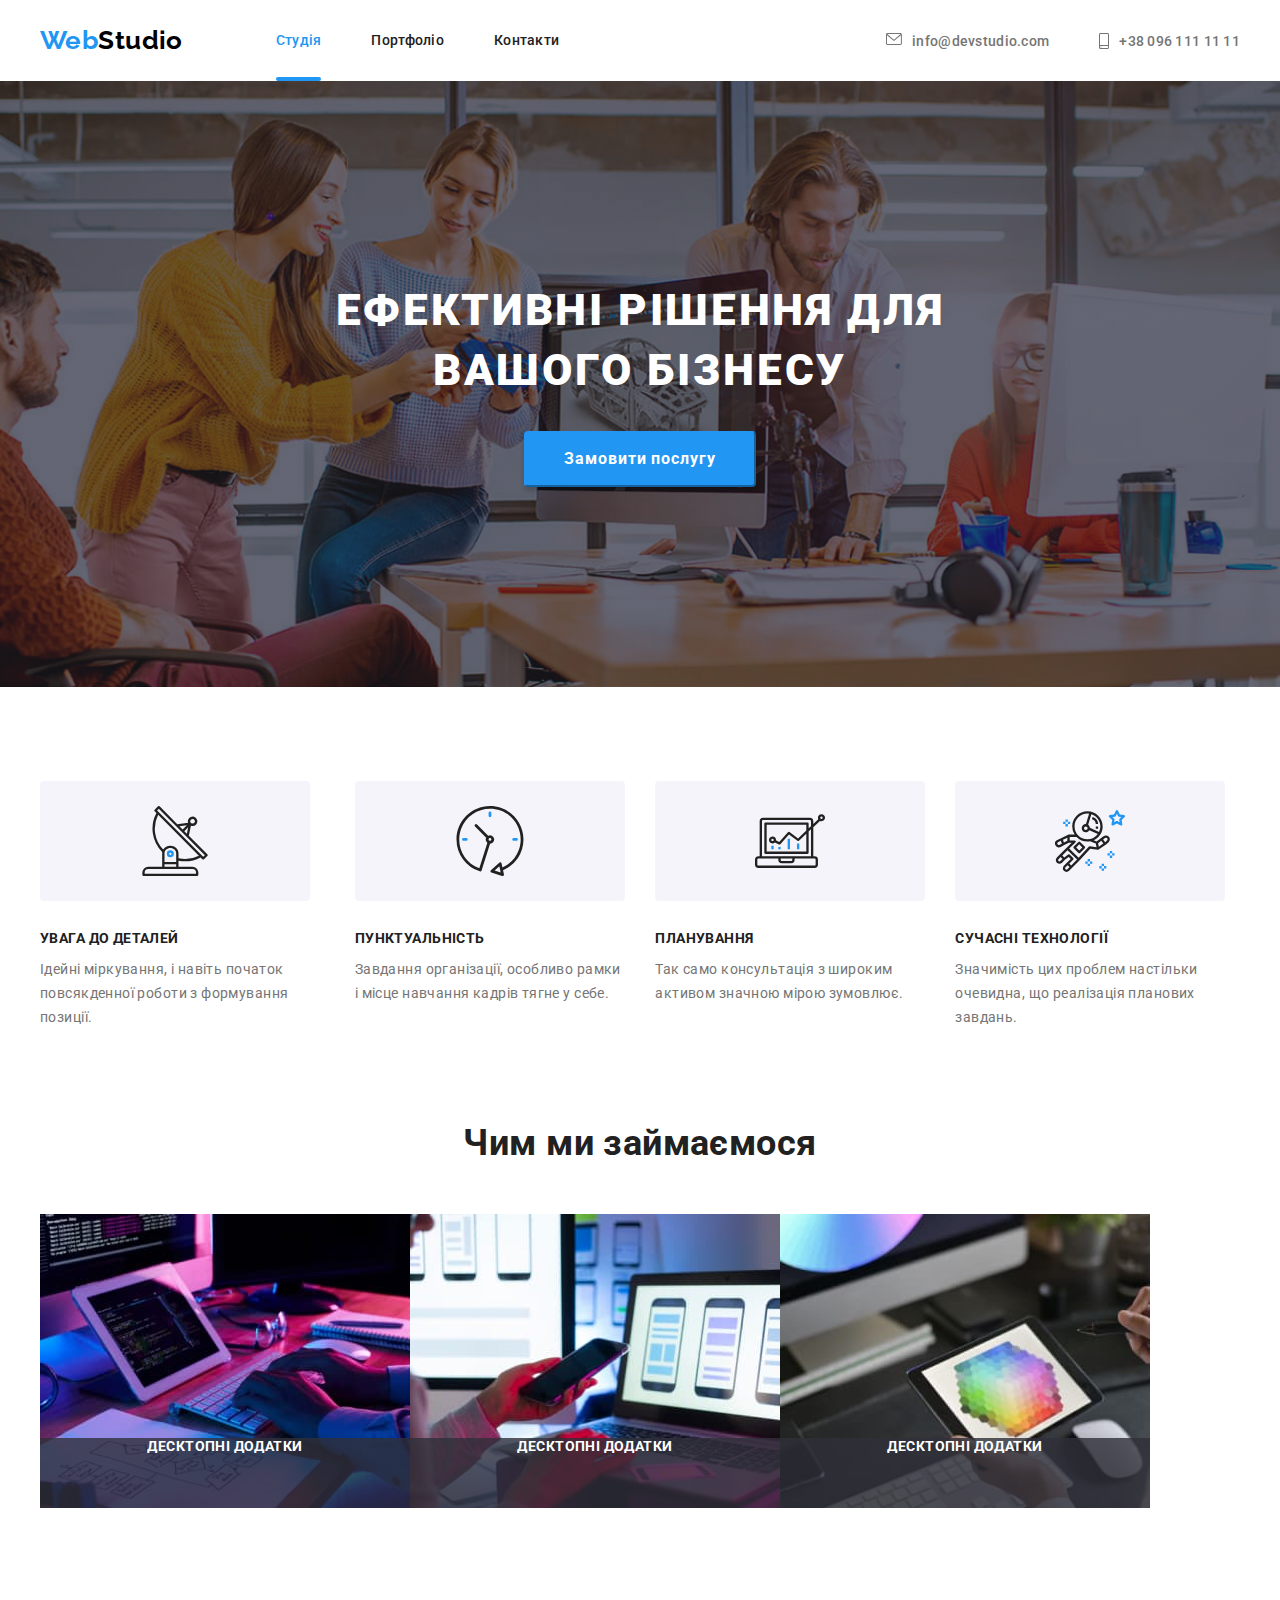
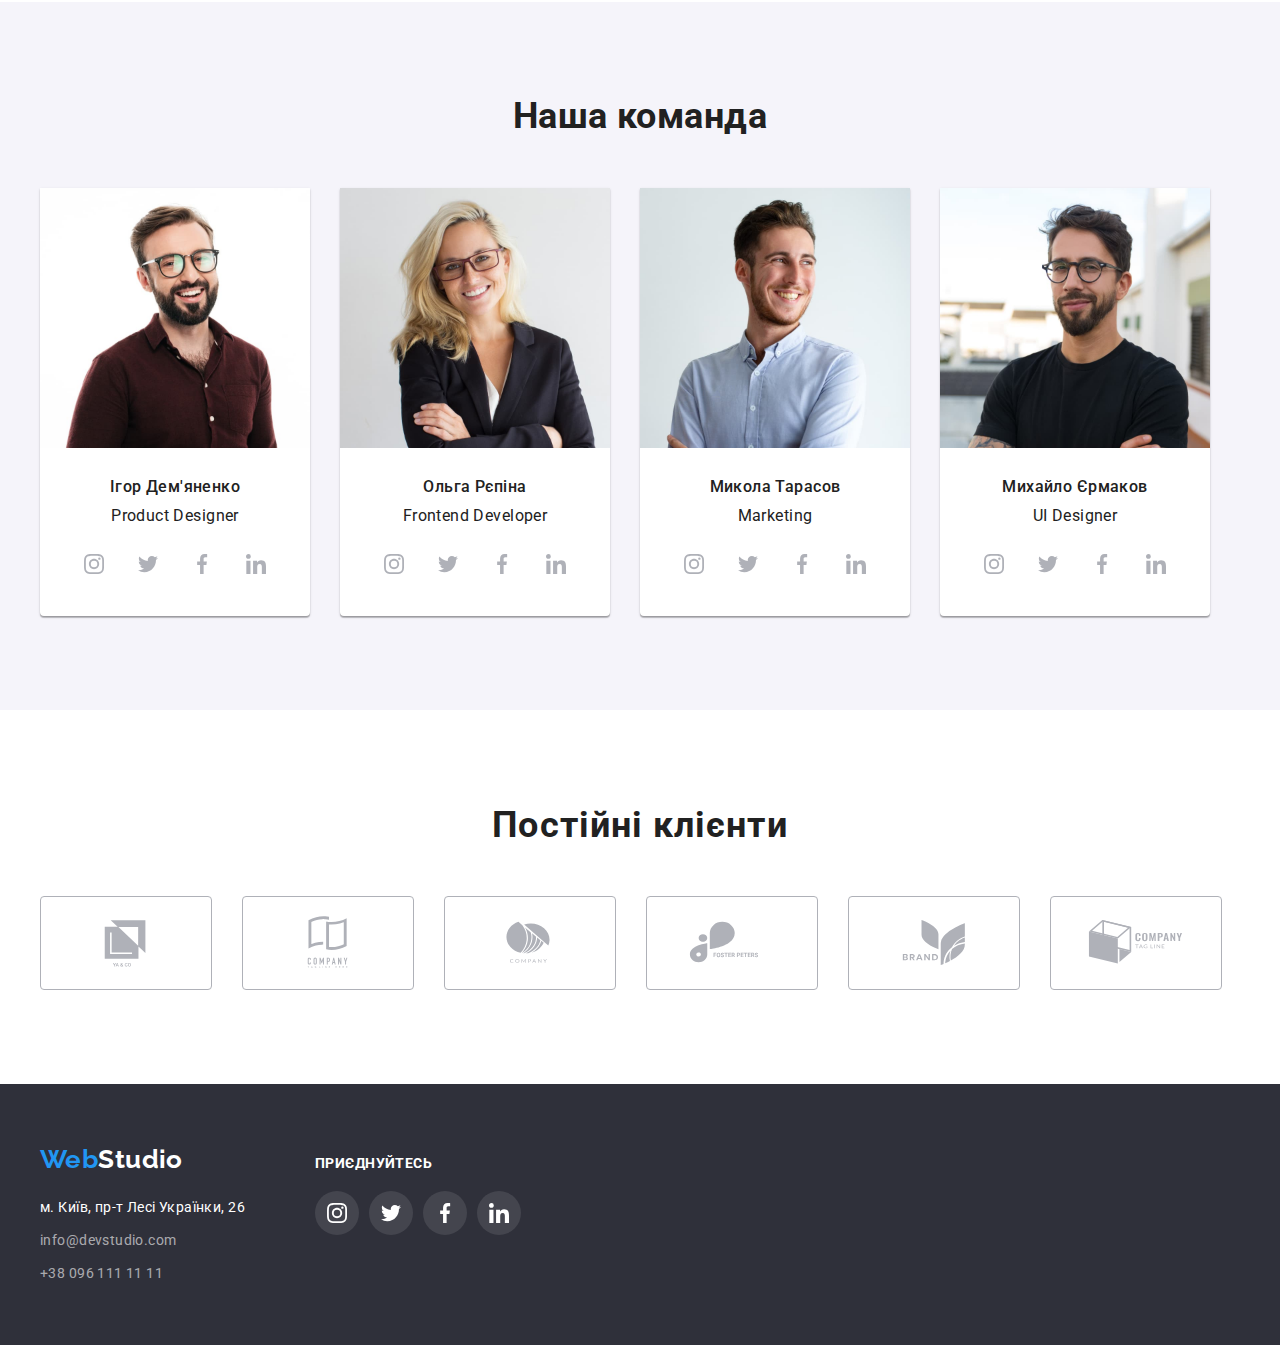
==== commit abf8f00c: "4" ====
--- a/index.html
+++ b/index.html
@@ -115,8 +115,20 @@
                     </p>
                     </li>
                     </div>
-                    <li><img src="./images/box2.jpg" alt="box2" width="370" height="294"></li>
-                    <li><img src="./images/box3.jpg" alt="box3" width="370" height="294"></li>
+                    <div class="we-do-img">
+                        <li><img src="./images/box2.jpg" alt="box2" width="370" height="294">
+                            <p class="we-do-p">
+                                Десктопні додатки
+                            </p>
+                        </li>
+                    </div>
+                    <div class="we-do-img">
+                        <li><img src="./images/box3.jpg" alt="box3" width="370" height="294">
+                            <p class="we-do-p">
+                                Десктопні додатки
+                            </p>
+                        </li>
+                    </div>
                 </ul>    
             </div>
         </section>
--- a/css/styles.css
+++ b/css/styles.css
@@ -328,8 +328,8 @@
 }
 
 .we-do-p {
+   display: flex;
     position: absolute;
-    display: inline-block;
     left: 0;
     bottom: 0;
     width: 100%;
@@ -339,6 +339,7 @@
     font-size: 14px;
     line-height: calc(16/14);
     text-align: center;
+    justify-content: center;
     letter-spacing: 0.03em;
     text-transform: uppercase;
     color: #FFFFFF;
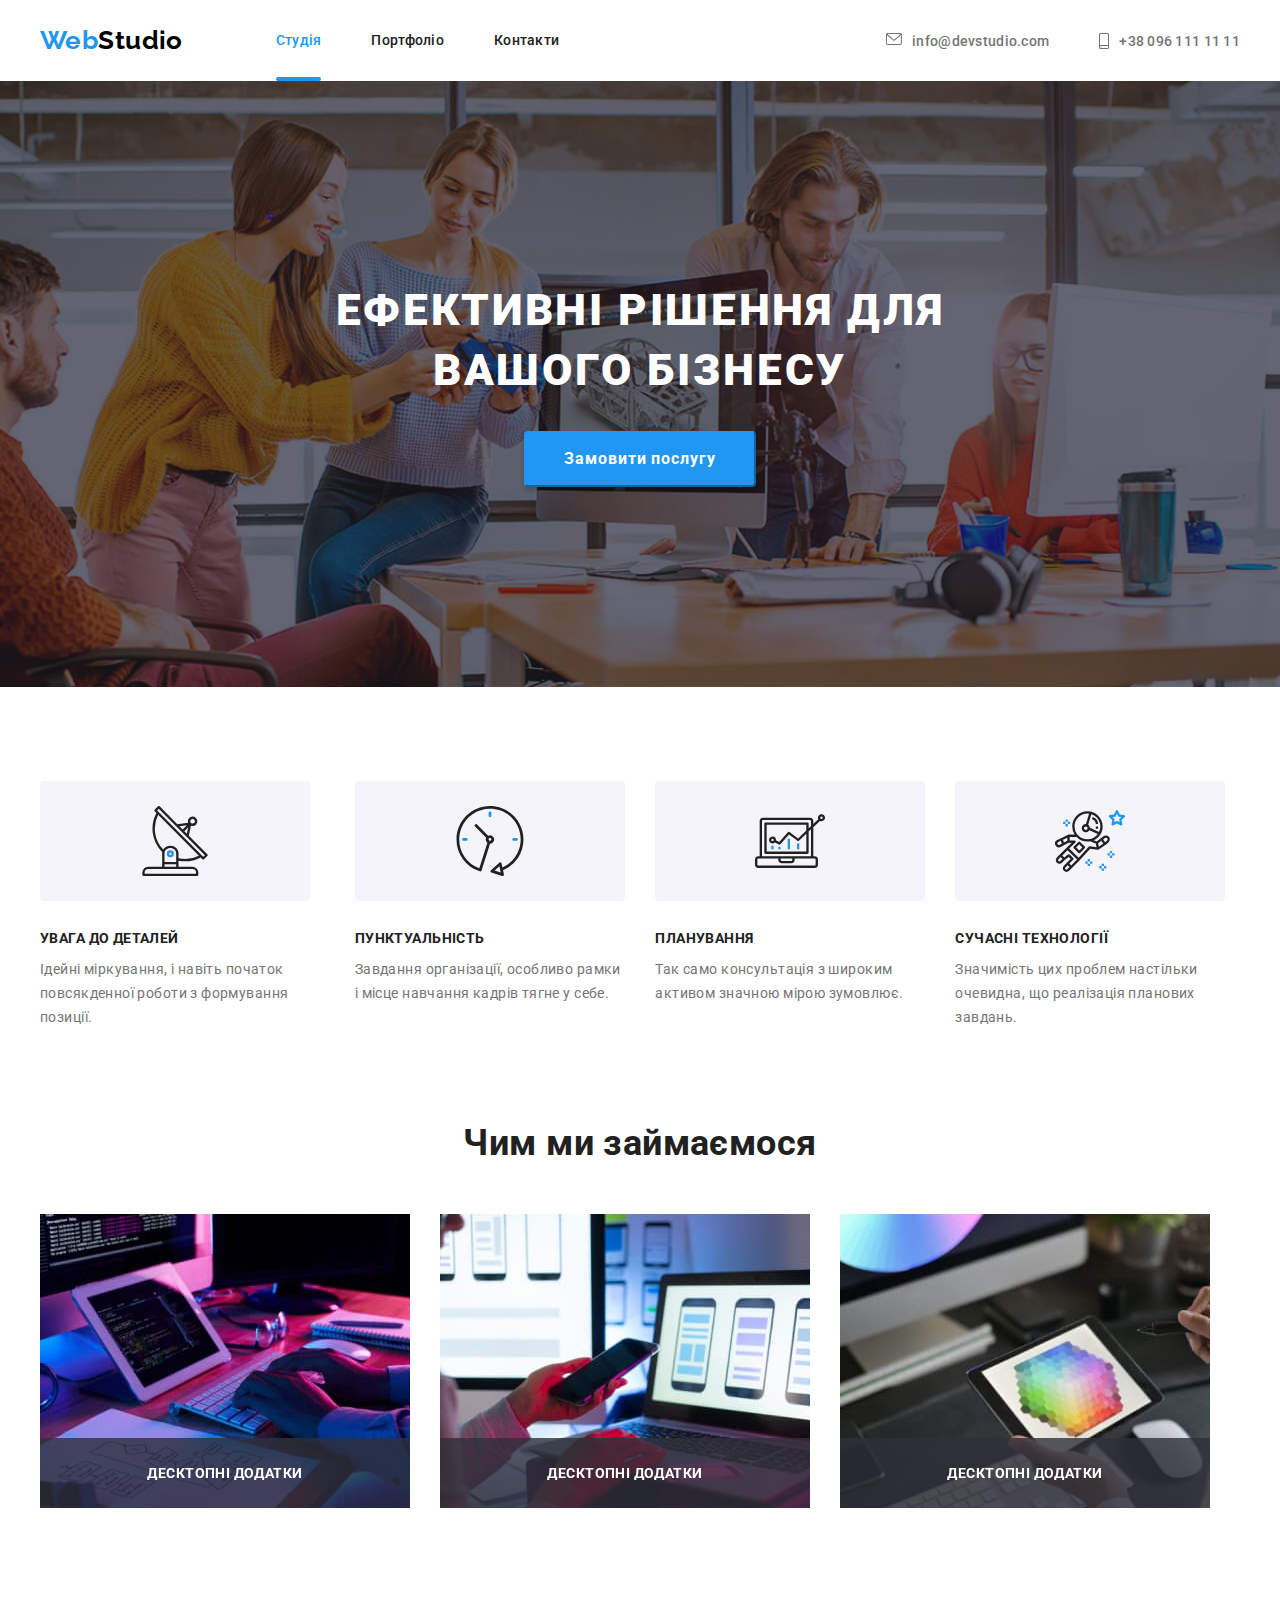
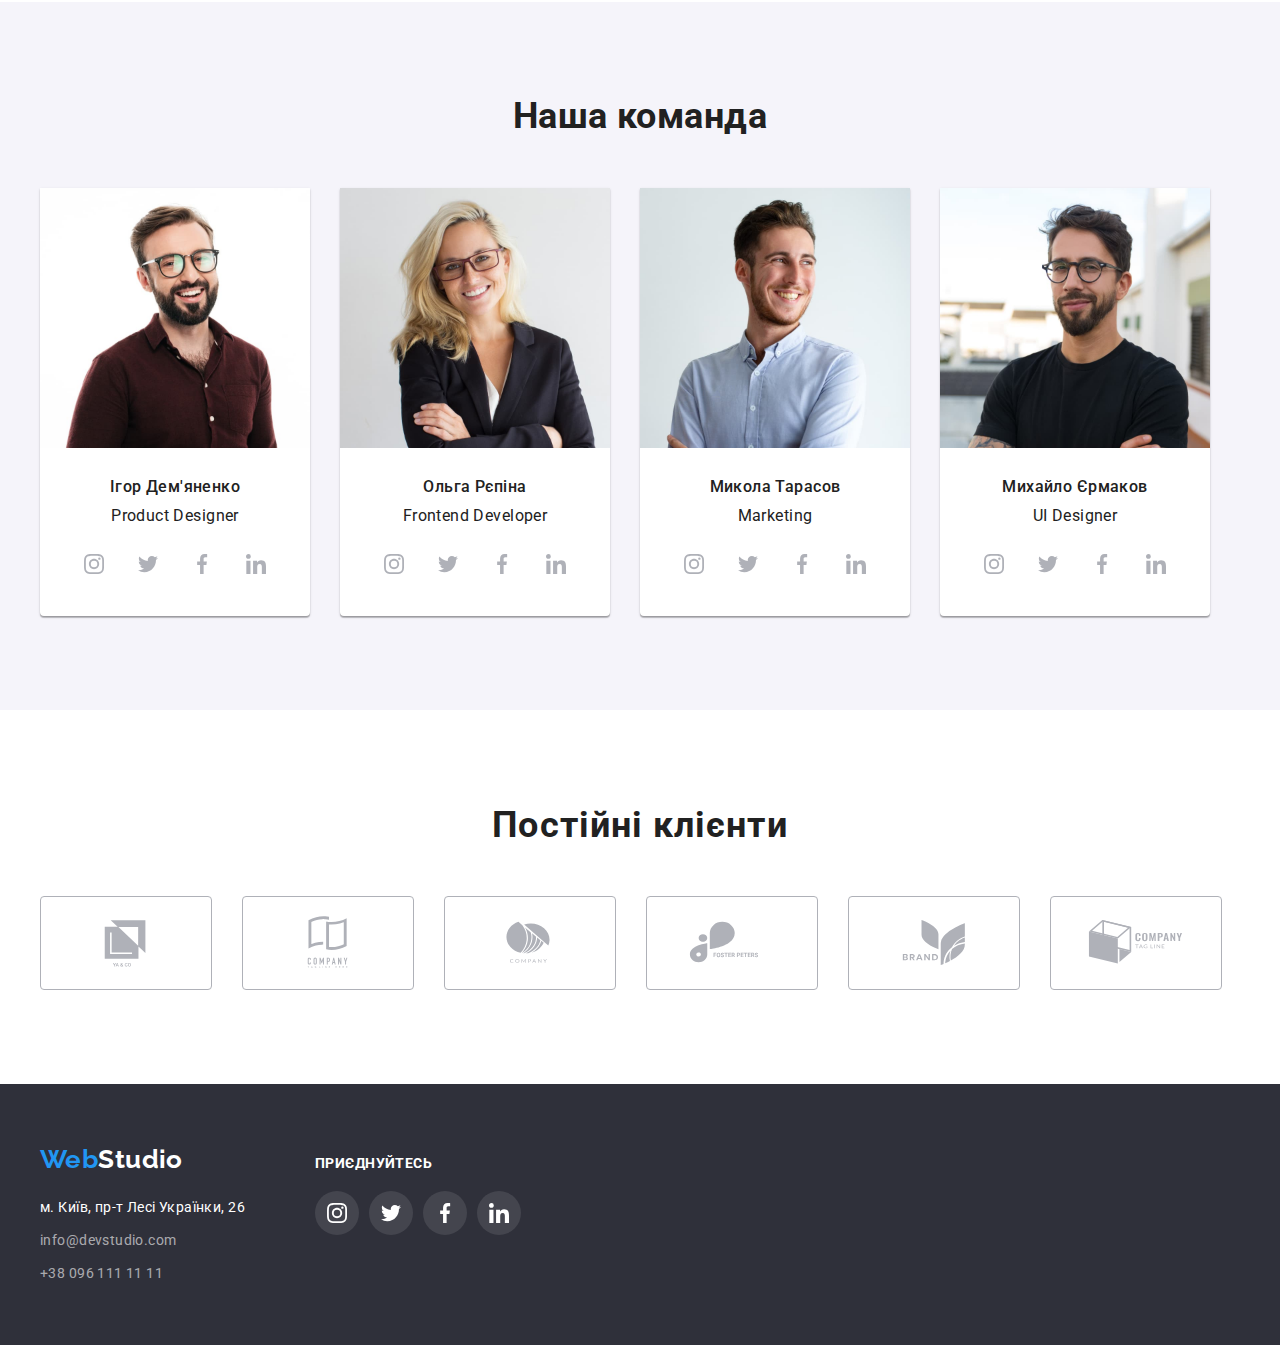
==== commit bf926e32: "5" ====
--- a/index.html
+++ b/index.html
@@ -53,6 +53,13 @@
                     вашого бізнесу</h1>
                 <button class="cap-button" type="button"> Замовити послугу</button>
             </div>
+            <div class="backdrop is-hidden">
+                <div class="modal">
+                    <svg class="icon-close-button" width="30" height="30">
+                        <use href="./images/icons.svg#icon-close-button"></use>
+                    </svg>
+                </div>
+            </div>
         </section>
         
         <!-- Особливості -->
@@ -109,7 +116,7 @@
                 
                 <ul class="we-do-list list">
                     <div class="we-do-img">
-                    <li ><img src="./images/box1.jpg" alt="box1" width="370" height="294">
+                    <li><img src="./images/box1.jpg" alt="box1" width="370" height="294">
                     <p class="we-do-p">
                         Десктопні додатки
                     </p>
--- a/css/styles.css
+++ b/css/styles.css
@@ -169,6 +169,7 @@
 /* main styles */
 
 .cap {
+    position: relative;
     background: #C4C4C4;
     background-image: linear-gradient(rgba(47, 48, 58, 0.4), rgba(47, 48, 58, 0.4)), url(../images/Bg-hero.png);
     background-repeat: no-repeat;
@@ -182,6 +183,45 @@
     
 }
 
+.backdrop {
+position: fixed;
+left: 0px;
+top: 0px;
+right: 0;
+bottom: 0;
+width: 1600px;
+height: 1024px;
+background: rgba(0, 0, 0, 0.2);
+}
+
+.modal {
+    position: absolute;
+    left: 50%;
+    top: 50%;
+    transform: translate(-50%, -50%);
+    
+    width: 528px;
+    height: 581px;
+    
+    background: #FFFFFF;
+    box-shadow: 0px 1px 3px rgba(0, 0, 0, 0.12), 0px 1px 1px rgba(0, 0, 0, 0.14), 0px 2px 1px rgba(0, 0, 0, 0.2);
+    border-radius: 4px;
+
+}
+
+.backdrop.is-hidden {
+opacity: 0;
+pointer-events: none;
+}
+
+.icon-close-button {
+    position: absolute;
+        right: 8px;
+        top: 8px;
+        background: #FFFFFF;
+        border-radius: 50%;
+        border: 1px solid rgba(0, 0, 0, 0.1);
+}
 .div-cap {
         
     margin-left: auto;
@@ -321,14 +361,14 @@
 
 }
 
-.we-do-list > li:not(:last-child) {margin-right: 30px;}
+.we-do-list > div:not(:last-child) {margin-right: 30px;}
 
 .we-do-img {
     position: relative;
 }
 
 .we-do-p {
-   display: flex;
+    display: flex;
     position: absolute;
     left: 0;
     bottom: 0;
@@ -338,8 +378,8 @@
     font-weight: 700;
     font-size: 14px;
     line-height: calc(16/14);
-    text-align: center;
-    justify-content: center;
+    justify-content: center;
+    align-items: center;
     letter-spacing: 0.03em;
     text-transform: uppercase;
     color: #FFFFFF;
@@ -644,6 +684,32 @@
 
 .portfolio-list >a:not(:last-child) {margin-right: 30px; margin-bottom: 30px;}
 
+.portfolio-list-item {
+    position: relative;
+}
+
+.submenu {
+    position: absolute;
+    display: none;
+    top: 0;
+    left: 0;
+    width: 100%;
+    height: 294px;
+   
+    
+    background: rgba(33, 150, 243, 0.9);
+}
+
+.submenu-p {
+    margin-top: 63px;
+        margin-bottom: 63px;
+        margin-left: 24px;
+        margin-right: 24px;
+}
+.portfolio-list-item:hover .submenu {
+    display: block;
+}
+
 .portfolio-info {
     padding-top: 20px;
     padding-right: 24px;
